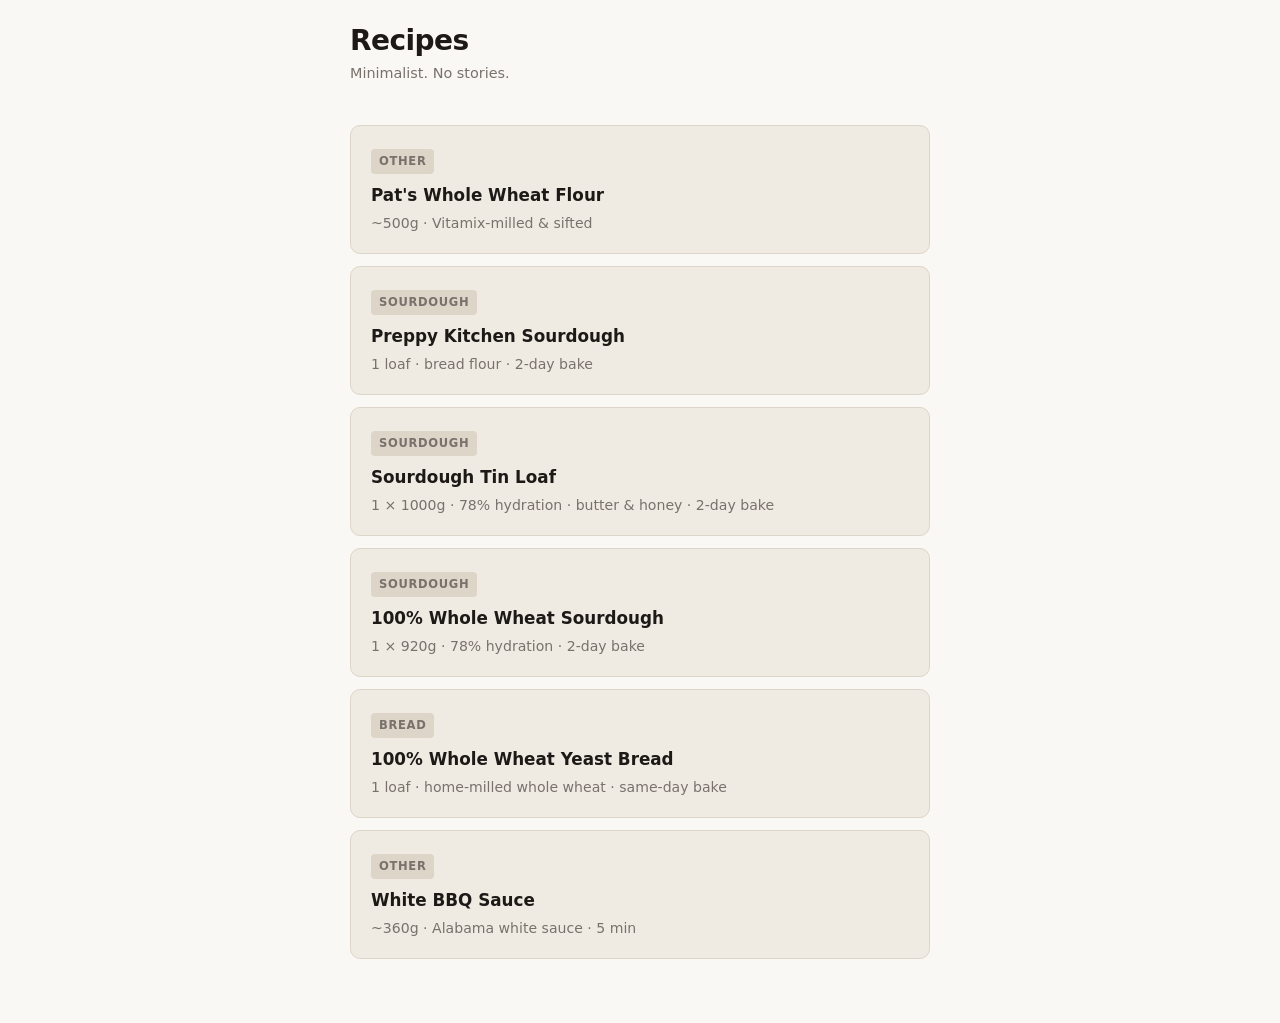
==== site/index.html @ 48870123 "Add Sourdough Tin Loaf recipe (Duffy, halved, 78% hydration) Co-Authored-By: Claude Sonnet 4.6 <nore" ====
<!DOCTYPE html>
<html lang="en">
<head>
  <meta charset="UTF-8">
  <meta name="viewport" content="width=device-width, initial-scale=1.0">
  <title>Recipes</title>
  <link rel="stylesheet" href="style.css">
</head>
<body>

  <h1 class="page-title">Recipes</h1>
  <p class="page-sub">Minimalist. No stories.</p>

  <div class="card-list">

    <a class="card" href="recipes/pats-whole-wheat-flour.html">
      <span class="card-tag">Other</span>
      <div class="card-name">Pat's Whole Wheat Flour</div>
      <div class="card-desc">~500g · Vitamix-milled &amp; sifted</div>
    </a>

    <a class="card" href="recipes/preppy-kitchen-sourdough.html">
      <span class="card-tag">Sourdough</span>
      <div class="card-name">Preppy Kitchen Sourdough</div>
      <div class="card-desc">1 loaf · bread flour · 2-day bake</div>
    </a>

    <a class="card" href="recipes/sourdough-tin-loaf.html">
      <span class="card-tag">Sourdough</span>
      <div class="card-name">Sourdough Tin Loaf</div>
      <div class="card-desc">1 × 1000g · 78% hydration · butter &amp; honey · 2-day bake</div>
    </a>

    <a class="card" href="recipes/whole-wheat-sourdough-schedule.html">
      <span class="card-tag">Sourdough</span>
      <div class="card-name">100% Whole Wheat Sourdough</div>
      <div class="card-desc">1 × 920g · 78% hydration · 2-day bake</div>
    </a>

    <a class="card" href="recipes/whole-wheat-yeast-bread.html">
      <span class="card-tag">Bread</span>
      <div class="card-name">100% Whole Wheat Yeast Bread</div>
      <div class="card-desc">1 loaf · home-milled whole wheat · same-day bake</div>
    </a>

    <a class="card" href="recipes/white-bbq-sauce.html">
      <span class="card-tag">Other</span>
      <div class="card-name">White BBQ Sauce</div>
      <div class="card-desc">~360g · Alabama white sauce · 5 min</div>
    </a>

  </div>

</body>
</html>
---- site/style.css ----
*, *::before, *::after { box-sizing: border-box; margin: 0; padding: 0; }

:root {
  --bg: #faf8f4;
  --surface: #f0ebe2;
  --text: #1c1917;
  --muted: #78716c;
  --accent: #b45309;
  --border: #ddd5c8;
  --font: -apple-system, BlinkMacSystemFont, 'Segoe UI', system-ui, sans-serif;
}

@media (prefers-color-scheme: dark) {
  :root {
    --bg: #1c1917;
    --surface: #28211e;
    --text: #fafaf9;
    --muted: #a8a29e;
    --accent: #d97706;
    --border: #3d3330;
  }
}

body {
  background: var(--bg);
  color: var(--text);
  font-family: var(--font);
  font-size: 17px;
  line-height: 1.6;
  max-width: 620px;
  margin: 0 auto;
  padding: 1.5rem 1.25rem 4rem;
}

a { color: var(--accent); }

/* ── nav ── */
.nav {
  display: flex;
  align-items: center;
  gap: 0.5rem;
  margin-bottom: 2rem;
  font-size: 0.9rem;
}
.back {
  color: var(--accent);
  text-decoration: none;
  display: inline-flex;
  align-items: center;
  gap: 0.3rem;
}

/* ── page header ── */
.page-title {
  font-size: 1.75rem;
  font-weight: 700;
  letter-spacing: -0.02em;
  line-height: 1.2;
}
.page-sub {
  color: var(--muted);
  font-size: 0.9rem;
  margin-top: 0.3rem;
  margin-bottom: 2.5rem;
}

/* ── section ── */
.section { margin-bottom: 2.25rem; }
.section-label {
  font-size: 0.7rem;
  font-weight: 700;
  letter-spacing: 0.12em;
  text-transform: uppercase;
  color: var(--muted);
  border-bottom: 1px solid var(--border);
  padding-bottom: 0.45rem;
  margin-bottom: 1rem;
}

/* ── ingredient table ── */
.ing-table { width: 100%; border-collapse: collapse; }
.ing-table td {
  padding: 0.4rem 0;
  vertical-align: top;
  border-bottom: 1px solid var(--border);
  font-size: 1rem;
}
.ing-table tr:last-child td { border-bottom: none; }
.ing-table td:last-child {
  text-align: right;
  font-weight: 600;
  white-space: nowrap;
  padding-left: 1rem;
}
.ing-sub { color: var(--muted); font-size: 0.85rem; display: block; }

/* ── condensed steps ── */
.steps { padding-left: 0; list-style: none; counter-reset: steps; }
.steps li {
  counter-increment: steps;
  display: grid;
  grid-template-columns: 1.75rem 1fr;
  gap: 0.5rem;
  margin-bottom: 1.25rem;
  line-height: 1.55;
}
.steps li::before {
  content: counter(steps);
  font-weight: 700;
  color: var(--accent);
  font-size: 0.9rem;
  padding-top: 0.15rem;
}
.step-name { font-weight: 600; display: block; margin-bottom: 0.15rem; }
.step-detail { color: var(--muted); font-size: 0.92rem; }

/* ── schedule ── */
.day-label {
  font-size: 0.7rem;
  font-weight: 700;
  letter-spacing: 0.12em;
  text-transform: uppercase;
  color: var(--accent);
  margin: 2rem 0 1.1rem;
}
.day-label:first-of-type { margin-top: 0; }

.event {
  display: grid;
  grid-template-columns: 6rem 1fr;
  gap: 0.75rem;
  margin-bottom: 1.5rem;
}
.event-time {
  font-weight: 600;
  color: var(--muted);
  font-size: 0.9rem;
  padding-top: 0.15rem;
  line-height: 1.4;
}
.event-name { font-weight: 600; line-height: 1.4; }
.event-detail {
  color: var(--muted);
  font-size: 0.9rem;
  margin-top: 0.25rem;
  line-height: 1.5;
}

/* ── minimal ── */
.min-grid { display: grid; gap: 0; }
.min-row {
  display: grid;
  grid-template-columns: 6.5rem 1fr;
  gap: 0.75rem;
  padding: 1.1rem 0;
  border-bottom: 1px solid var(--border);
  align-items: start;
}
.min-row:first-child { padding-top: 0; }
.min-label {
  font-size: 0.7rem;
  font-weight: 700;
  letter-spacing: 0.1em;
  text-transform: uppercase;
  color: var(--accent);
  padding-top: 0.15rem;
  line-height: 1.4;
}
.min-body { font-size: 0.97rem; line-height: 1.55; }
.min-body strong { font-weight: 600; }

/* ── index cards ── */
.card-list { display: grid; gap: 0.75rem; }
.card {
  display: block;
  padding: 1.25rem;
  background: var(--surface);
  border: 1px solid var(--border);
  border-radius: 10px;
  text-decoration: none;
  color: var(--text);
}
.card-name { font-weight: 700; font-size: 1.05rem; }
.card-desc { color: var(--muted); font-size: 0.88rem; margin-top: 0.3rem; line-height: 1.4; }
.card-tag {
  display: inline-block;
  background: var(--border);
  color: var(--muted);
  font-size: 0.72rem;
  font-weight: 600;
  letter-spacing: 0.06em;
  text-transform: uppercase;
  padding: 0.2rem 0.5rem;
  border-radius: 4px;
  margin-bottom: 0.5rem;
}

/* ── format picker (index) ── */
.format-group { margin-top: 0.6rem; display: flex; gap: 0.5rem; flex-wrap: wrap; }
.format-link {
  font-size: 0.82rem;
  font-weight: 600;
  color: var(--accent);
  text-decoration: none;
  padding: 0.3rem 0.65rem;
  border: 1px solid var(--accent);
  border-radius: 20px;
  opacity: 0.8;
}
.format-link:hover { opacity: 1; }
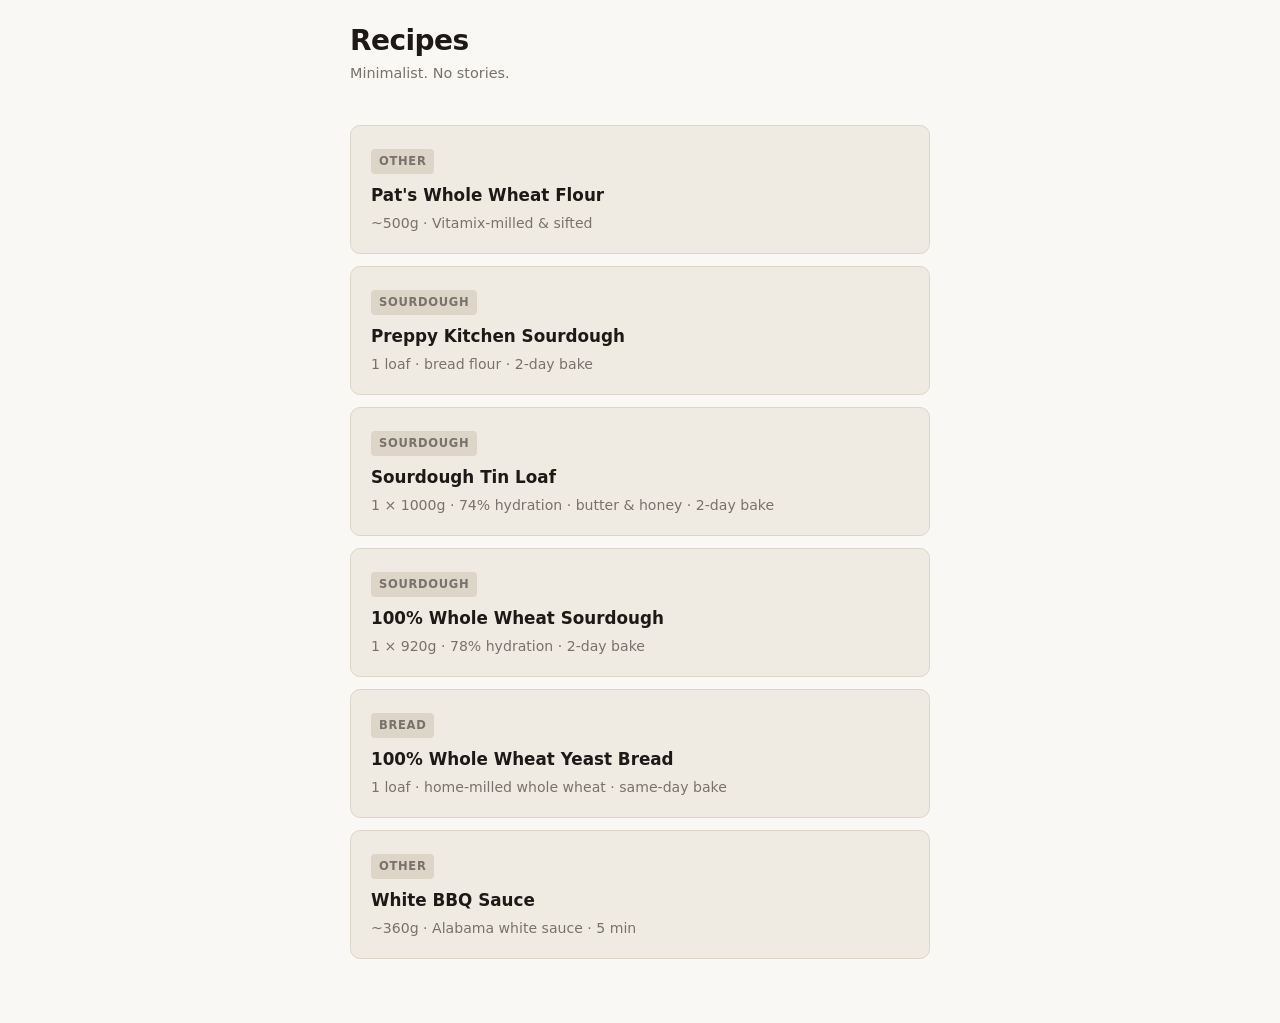
==== commit a6adc876: "Drop tin loaf hydration to 74%; autolyse water 378g → 357g Co-Authored-By: Claude Sonnet 4.6 <norepl" ====
--- a/site/index.html
+++ b/site/index.html
@@ -28,7 +28,7 @@
     <a class="card" href="recipes/sourdough-tin-loaf.html">
       <span class="card-tag">Sourdough</span>
       <div class="card-name">Sourdough Tin Loaf</div>
-      <div class="card-desc">1 × 1000g · 78% hydration · butter &amp; honey · 2-day bake</div>
+      <div class="card-desc">1 × 1000g · 74% hydration · butter &amp; honey · 2-day bake</div>
     </a>
 
     <a class="card" href="recipes/whole-wheat-sourdough-schedule.html">
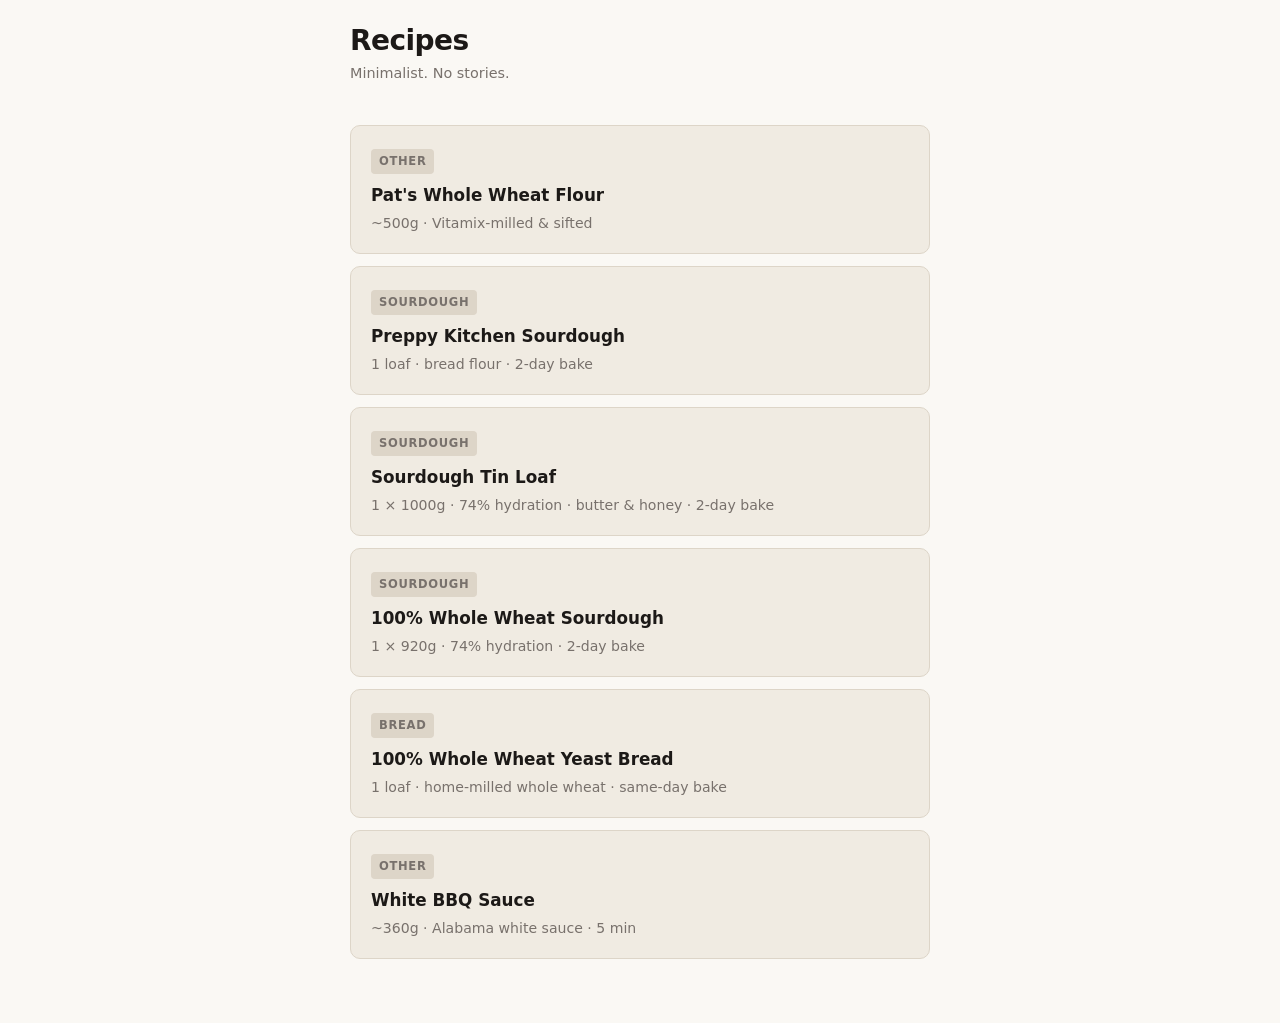
==== commit 8bc4dccd: "Drop whole wheat sourdough to 74%; autolyse water 341g → 321g Co-Authored-By: Claude Sonnet 4.6 <nor" ====
--- a/site/index.html
+++ b/site/index.html
@@ -34,7 +34,7 @@
     <a class="card" href="recipes/whole-wheat-sourdough-schedule.html">
       <span class="card-tag">Sourdough</span>
       <div class="card-name">100% Whole Wheat Sourdough</div>
-      <div class="card-desc">1 × 920g · 78% hydration · 2-day bake</div>
+      <div class="card-desc">1 × 920g · 74% hydration · 2-day bake</div>
     </a>
 
     <a class="card" href="recipes/whole-wheat-yeast-bread.html">
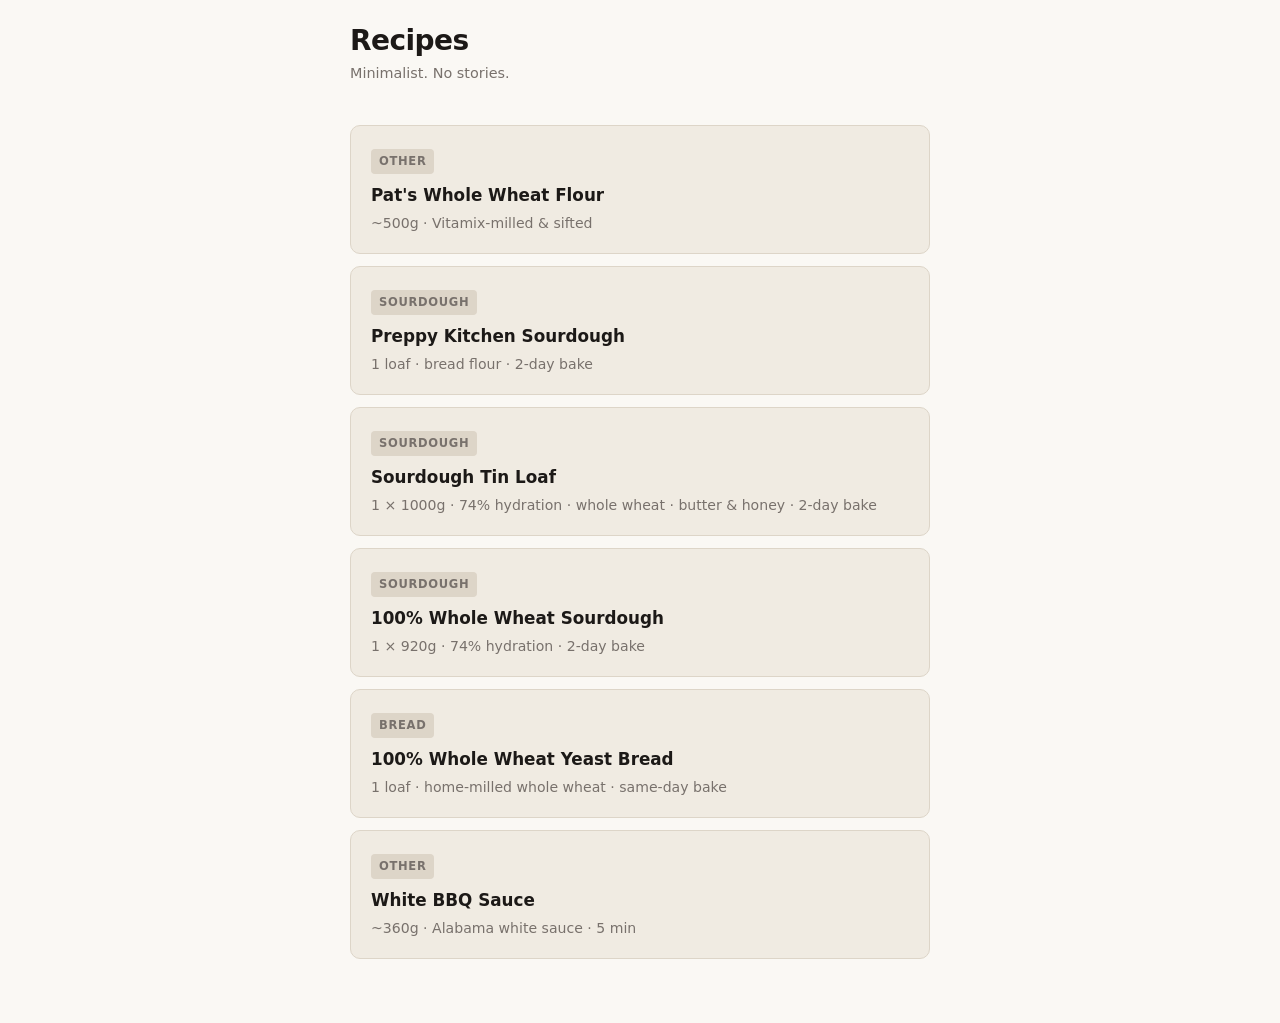
==== commit fc72ffd6: "Update tin loaf to use Pat's whole wheat flour throughout Co-Authored-By: Claude Sonnet 4.6 <noreply" ====
--- a/site/index.html
+++ b/site/index.html
@@ -28,7 +28,7 @@
     <a class="card" href="recipes/sourdough-tin-loaf.html">
       <span class="card-tag">Sourdough</span>
       <div class="card-name">Sourdough Tin Loaf</div>
-      <div class="card-desc">1 × 1000g · 74% hydration · butter &amp; honey · 2-day bake</div>
+      <div class="card-desc">1 × 1000g · 74% hydration · whole wheat · butter &amp; honey · 2-day bake</div>
     </a>
 
     <a class="card" href="recipes/whole-wheat-sourdough-schedule.html">
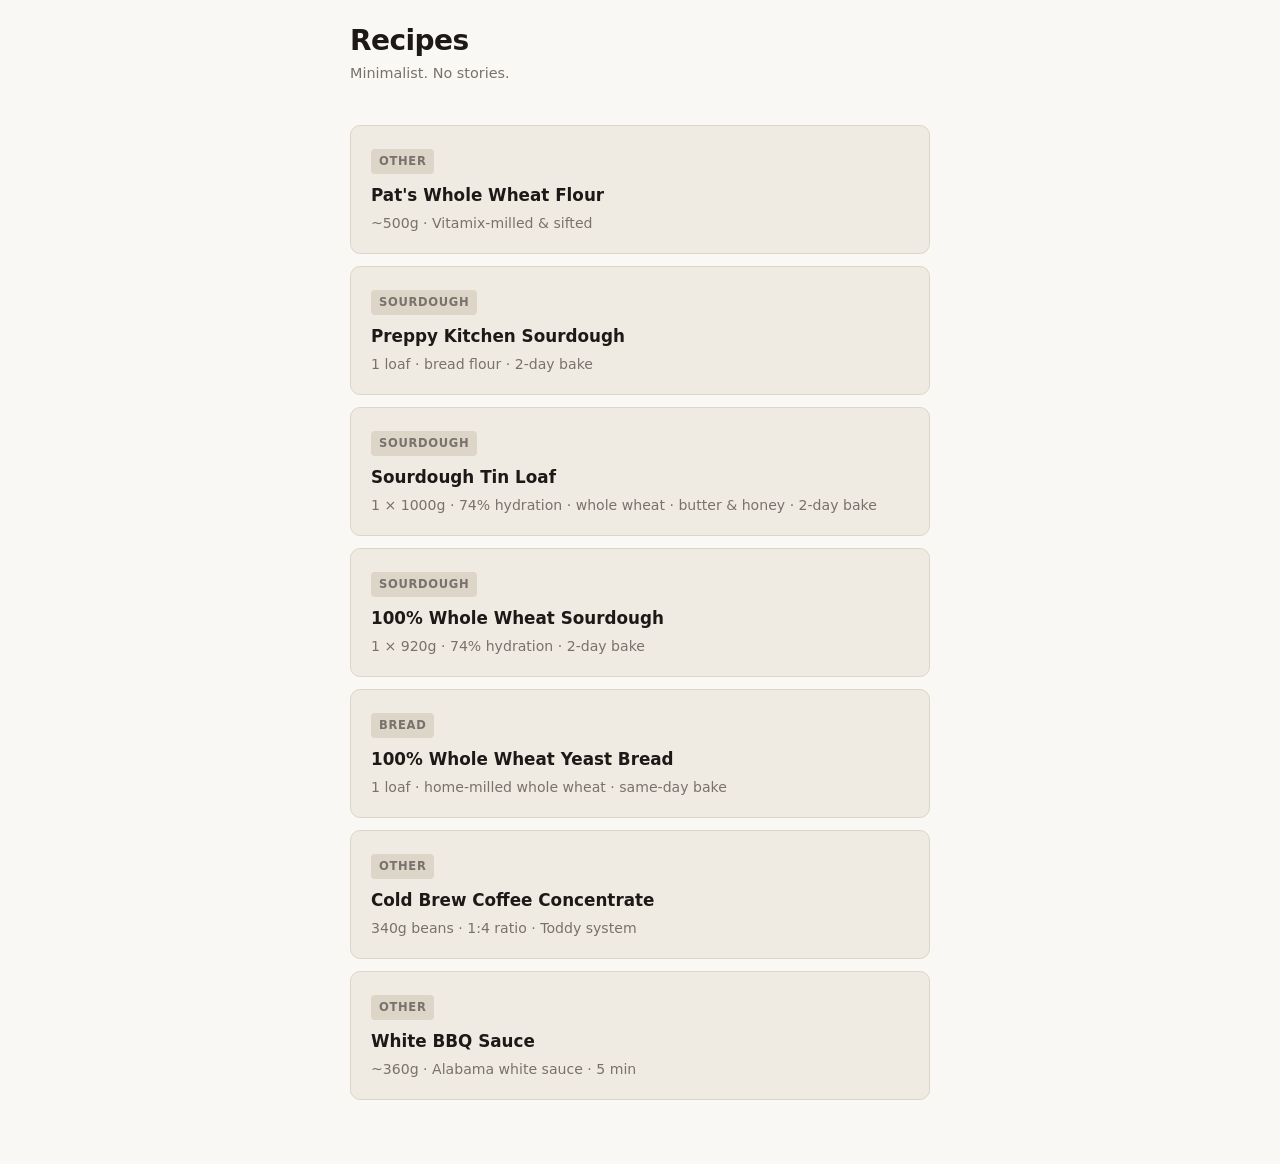
==== commit 96c6acde: "Add Cold Brew Coffee Concentrate recipe (Toddy system, 1:4 ratio) Co-Authored-By: Claude Sonnet 4.6 " ====
--- a/site/index.html
+++ b/site/index.html
@@ -43,6 +43,12 @@
       <div class="card-desc">1 loaf · home-milled whole wheat · same-day bake</div>
     </a>
 
+    <a class="card" href="recipes/cold-brew-coffee-concentrate.html">
+      <span class="card-tag">Other</span>
+      <div class="card-name">Cold Brew Coffee Concentrate</div>
+      <div class="card-desc">340g beans · 1:4 ratio · Toddy system</div>
+    </a>
+
     <a class="card" href="recipes/white-bbq-sauce.html">
       <span class="card-tag">Other</span>
       <div class="card-name">White BBQ Sauce</div>
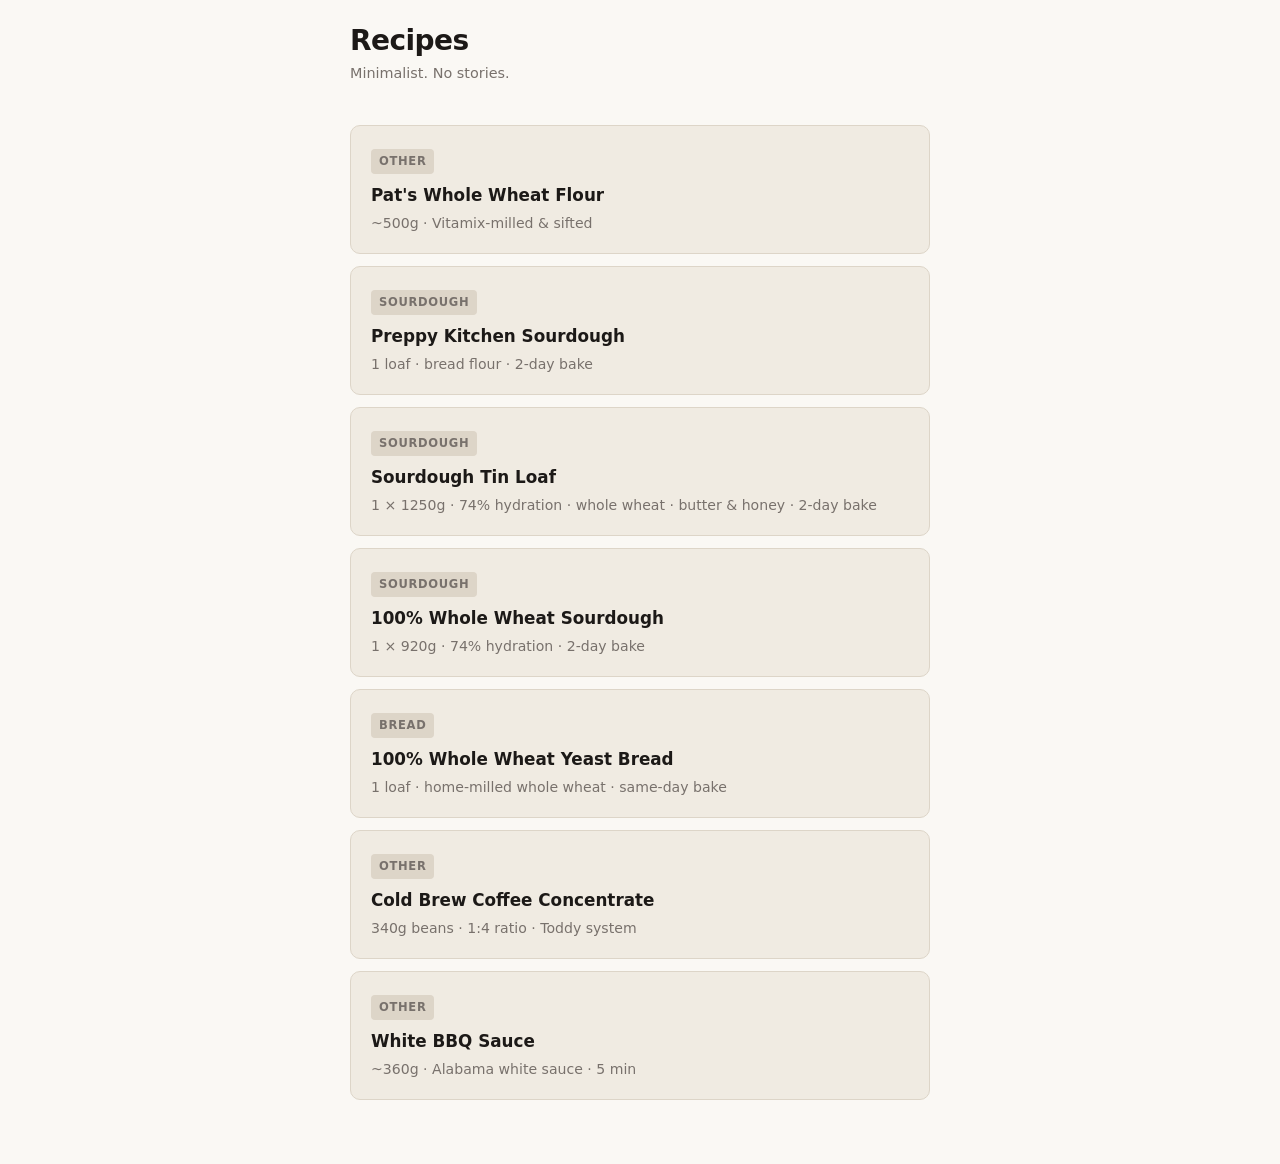
==== commit 177c1894: "Scale tin loaf 25% larger for bigger loaf pan (1000g → 1250g) Co-Authored-By: Claude Sonnet 4.6 <nor" ====
--- a/site/index.html
+++ b/site/index.html
@@ -28,7 +28,7 @@
     <a class="card" href="recipes/sourdough-tin-loaf.html">
       <span class="card-tag">Sourdough</span>
       <div class="card-name">Sourdough Tin Loaf</div>
-      <div class="card-desc">1 × 1000g · 74% hydration · whole wheat · butter &amp; honey · 2-day bake</div>
+      <div class="card-desc">1 × 1250g · 74% hydration · whole wheat · butter &amp; honey · 2-day bake</div>
     </a>
 
     <a class="card" href="recipes/whole-wheat-sourdough-schedule.html">
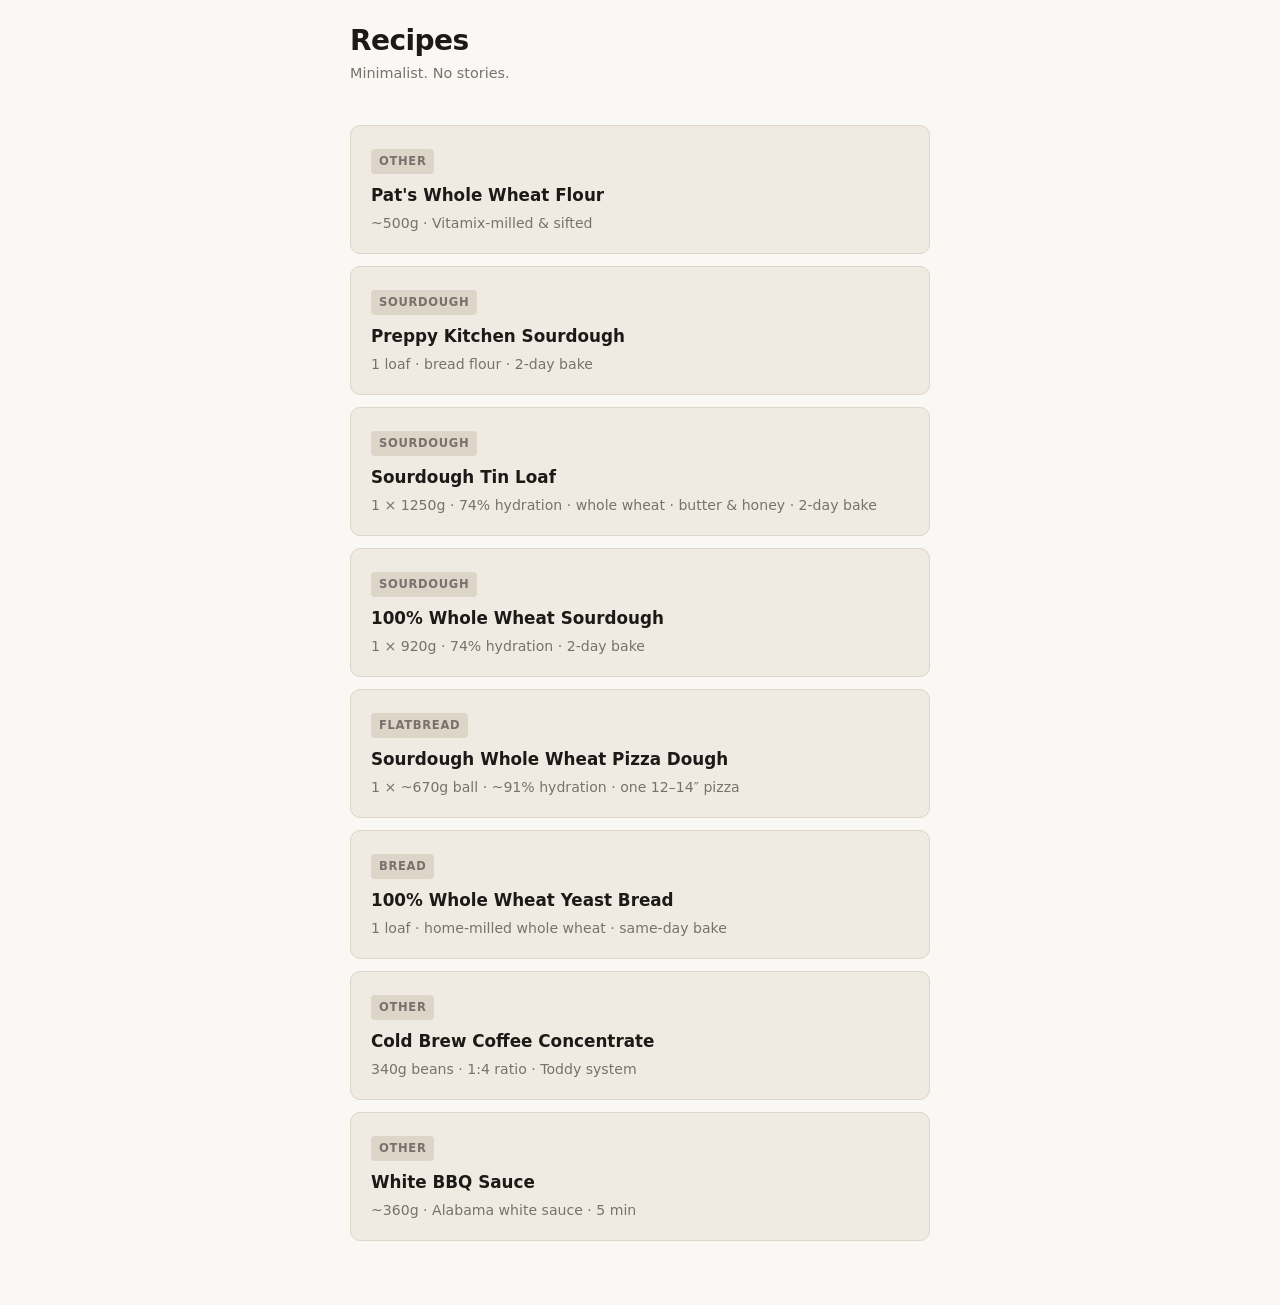
==== commit 875cef10: "Add Sourdough Whole Wheat Pizza Dough recipe (halved, ~670g ball) Co-Authored-By: Claude Opus 4.8 <n" ====
--- a/site/index.html
+++ b/site/index.html
@@ -37,6 +37,12 @@
       <div class="card-desc">1 × 920g · 74% hydration · 2-day bake</div>
     </a>
 
+    <a class="card" href="recipes/sourdough-whole-wheat-pizza-dough.html">
+      <span class="card-tag">Flatbread</span>
+      <div class="card-name">Sourdough Whole Wheat Pizza Dough</div>
+      <div class="card-desc">1 × ~670g ball · ~91% hydration · one 12–14″ pizza</div>
+    </a>
+
     <a class="card" href="recipes/whole-wheat-yeast-bread.html">
       <span class="card-tag">Bread</span>
       <div class="card-name">100% Whole Wheat Yeast Bread</div>
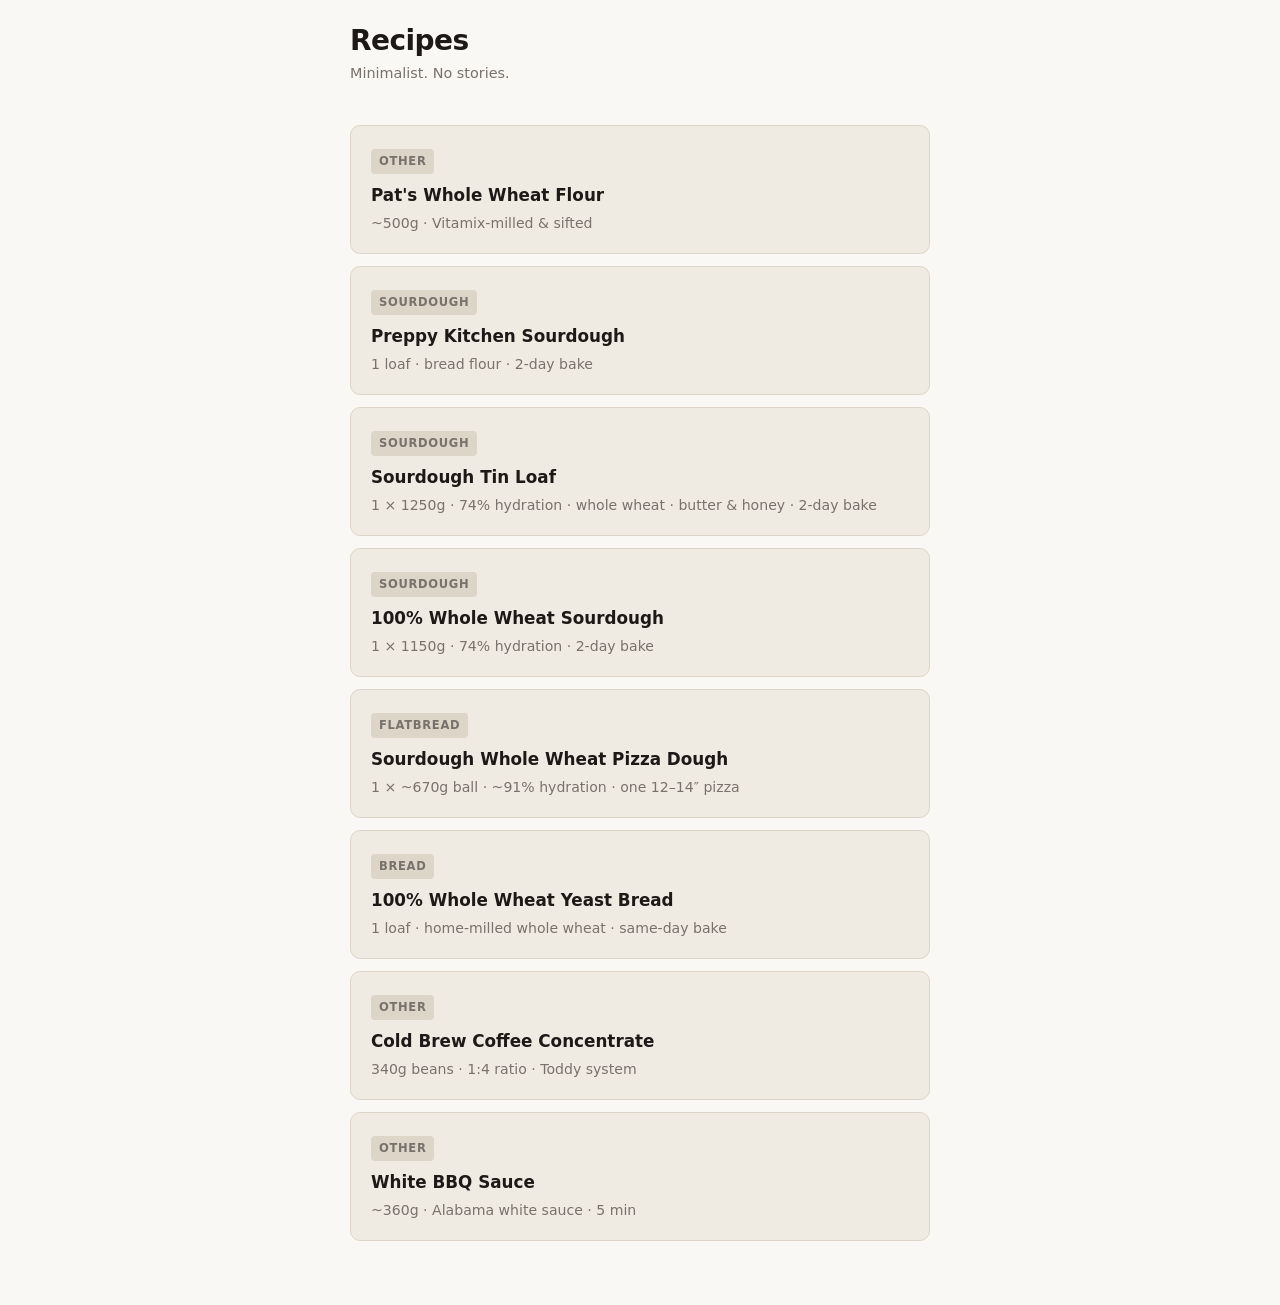
==== commit 7f2d2ea6: "Scale whole wheat sourdough 25% larger (920g → 1150g) Co-Authored-By: Claude Opus 4.8 <noreply@anthr" ====
--- a/site/index.html
+++ b/site/index.html
@@ -34,7 +34,7 @@
     <a class="card" href="recipes/whole-wheat-sourdough-schedule.html">
       <span class="card-tag">Sourdough</span>
       <div class="card-name">100% Whole Wheat Sourdough</div>
-      <div class="card-desc">1 × 920g · 74% hydration · 2-day bake</div>
+      <div class="card-desc">1 × 1150g · 74% hydration · 2-day bake</div>
     </a>
 
     <a class="card" href="recipes/sourdough-whole-wheat-pizza-dough.html">
